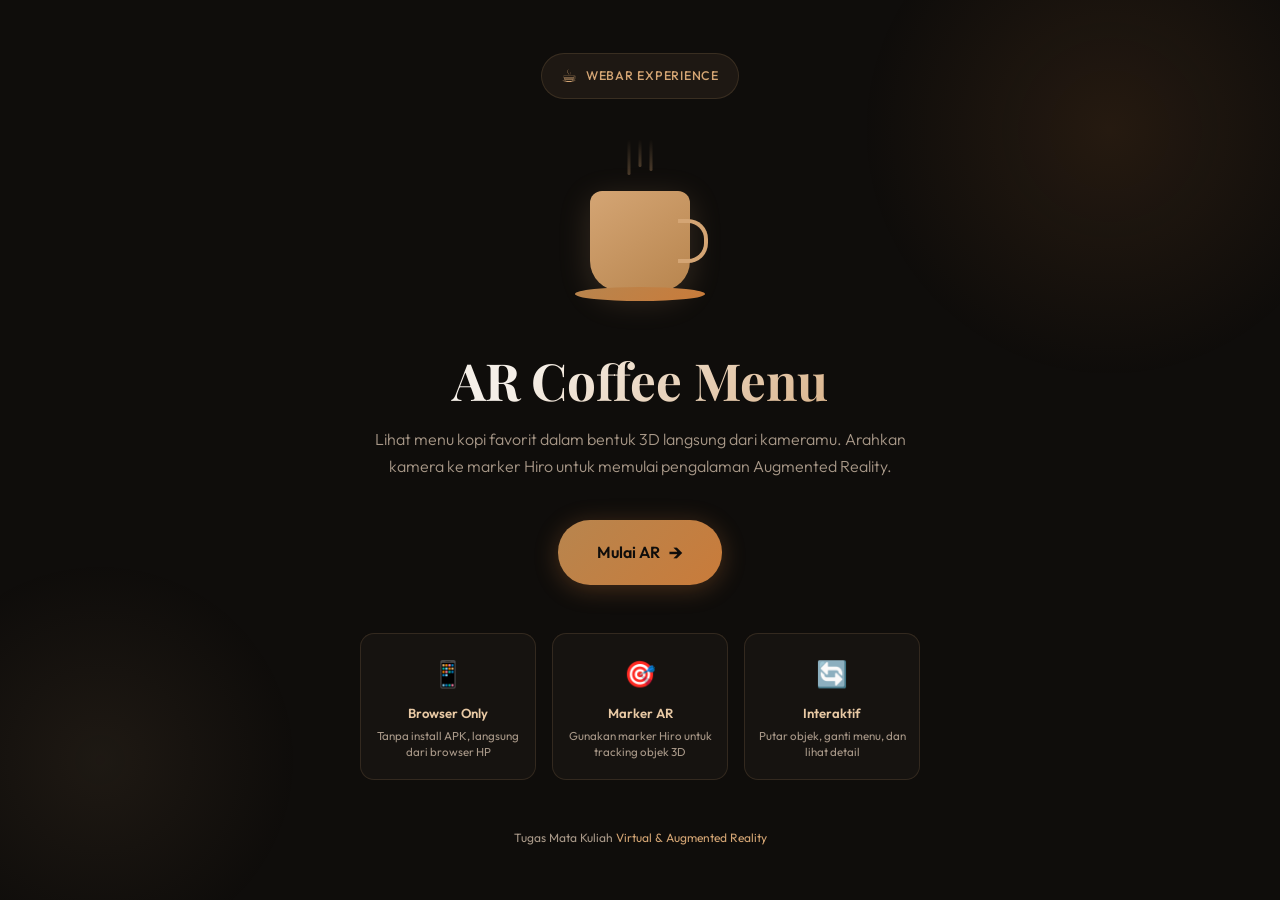
==== index.html @ 5988492b "Move project files to root for GitHub Pages" ====
<!DOCTYPE html>
<html lang="id">
<head>
  <meta charset="UTF-8" />
  <meta name="viewport" content="width=device-width, initial-scale=1.0" />
  <title>AR Coffee Menu — Visualisasi Menu Kopi 3D</title>
  <meta name="description" content="Aplikasi WebAR untuk memvisualisasikan menu kopi dalam bentuk objek 3D menggunakan A-Frame dan AR.js. Arahkan kamera ke marker untuk melihat menu kopi secara interaktif." />
  <link rel="stylesheet" href="style.css" />
  <link rel="icon" href="data:image/svg+xml,<svg xmlns='http://www.w3.org/2000/svg' viewBox='0 0 100 100'><text y='.9em' font-size='90'>☕</text></svg>" />
</head>
<body>

  <!-- Ambient Background -->
  <div class="ambient-bg"></div>

  <!-- Landing Container -->
  <main class="landing-container" id="landing-page">

    <!-- Brand Badge -->
    <div class="brand-badge">
      <span class="badge-icon">☕</span>
      <span>WebAR Experience</span>
    </div>

    <!-- Coffee Cup Illustration -->
    <div class="coffee-illustration" aria-hidden="true">
      <div class="cup-steam">
        <div class="steam-line"></div>
        <div class="steam-line"></div>
        <div class="steam-line"></div>
      </div>
      <div class="cup-body"></div>
      <div class="cup-handle"></div>
      <div class="cup-saucer"></div>
    </div>

    <!-- Hero Section -->
    <section class="hero-section">
      <h1 class="hero-title">AR Coffee Menu</h1>
      <p class="hero-subtitle">
        Lihat menu kopi favorit dalam bentuk 3D langsung dari kameramu.
        Arahkan kamera ke marker Hiro untuk memulai pengalaman Augmented Reality.
      </p>

      <!-- Start AR Button -->
      <a href="ar.html" class="btn-primary" id="btn-start-ar">
        <span>Mulai AR</span>
        <span class="btn-icon">→</span>
      </a>
    </section>

    <!-- Feature Cards -->
    <div class="features-grid">
      <div class="feature-card">
        <div class="card-icon">📱</div>
        <div class="card-title">Browser Only</div>
        <div class="card-desc">Tanpa install APK, langsung dari browser HP</div>
      </div>
      <div class="feature-card">
        <div class="card-icon">🎯</div>
        <div class="card-title">Marker AR</div>
        <div class="card-desc">Gunakan marker Hiro untuk tracking objek 3D</div>
      </div>
      <div class="feature-card">
        <div class="card-icon">🔄</div>
        <div class="card-title">Interaktif</div>
        <div class="card-desc">Putar objek, ganti menu, dan lihat detail</div>
      </div>
    </div>

    <!-- Footer -->
    <footer class="landing-footer">
      <p>Tugas Mata Kuliah <span>Virtual & Augmented Reality</span></p>
    </footer>

  </main>

</body>
</html>
---- style.css ----
/* ============================================
   AR Coffee Menu - Stylesheet
   Tema: Coffee Shop / Warm Palette
   ============================================ */

/* ---------- Google Fonts ---------- */
@import url('https://fonts.googleapis.com/css2?family=Outfit:wght@300;400;500;600;700;800&family=Playfair+Display:wght@600;700&display=swap');

/* ---------- CSS Variables ---------- */
:root {
  --color-bg: #0f0d0b;
  --color-surface: #1a1613;
  --color-surface-alt: #241f1a;
  --color-primary: #d4a574;
  --color-primary-light: #e8c9a4;
  --color-primary-dark: #b8854e;
  --color-accent: #c97b3a;
  --color-text: #f5efe8;
  --color-text-muted: #a89888;
  --color-border: rgba(212, 165, 116, 0.15);
  --color-glass: rgba(26, 22, 19, 0.75);
  --color-glass-light: rgba(212, 165, 116, 0.08);
  --font-heading: 'Playfair Display', Georgia, serif;
  --font-body: 'Outfit', system-ui, sans-serif;
  --radius-sm: 8px;
  --radius-md: 14px;
  --radius-lg: 22px;
  --radius-xl: 32px;
  --shadow-glow: 0 0 40px rgba(212, 165, 116, 0.12);
  --transition-base: 0.3s cubic-bezier(0.4, 0, 0.2, 1);
}

/* ---------- Reset & Base ---------- */
*,
*::before,
*::after {
  margin: 0;
  padding: 0;
  box-sizing: border-box;
}

html {
  font-size: 16px;
  scroll-behavior: smooth;
  -webkit-text-size-adjust: 100%;
}

body {
  font-family: var(--font-body);
  background-color: var(--color-bg);
  color: var(--color-text);
  line-height: 1.6;
  min-height: 100vh;
  overflow-x: hidden;
  -webkit-font-smoothing: antialiased;
}

img {
  max-width: 100%;
  display: block;
}

a {
  text-decoration: none;
  color: inherit;
}

button {
  font-family: inherit;
  cursor: pointer;
  border: none;
  outline: none;
  background: none;
}

/* ---------- Background Ambient ---------- */
.ambient-bg {
  position: fixed;
  inset: 0;
  z-index: -1;
  overflow: hidden;
  pointer-events: none;
}

.ambient-bg::before {
  content: '';
  position: absolute;
  width: 500px;
  height: 500px;
  top: -120px;
  right: -80px;
  background: radial-gradient(circle, rgba(201, 123, 58, 0.12) 0%, transparent 70%);
  animation: ambientFloat 18s ease-in-out infinite;
}

.ambient-bg::after {
  content: '';
  position: absolute;
  width: 400px;
  height: 400px;
  bottom: -60px;
  left: -100px;
  background: radial-gradient(circle, rgba(212, 165, 116, 0.08) 0%, transparent 70%);
  animation: ambientFloat 22s ease-in-out infinite reverse;
}

@keyframes ambientFloat {
  0%, 100% { transform: translate(0, 0) scale(1); }
  33% { transform: translate(30px, -20px) scale(1.1); }
  66% { transform: translate(-20px, 15px) scale(0.95); }
}

/* ---------- Landing Page Layout ---------- */
.landing-container {
  display: flex;
  flex-direction: column;
  align-items: center;
  justify-content: center;
  min-height: 100vh;
  padding: 2rem 1.25rem;
  text-align: center;
  position: relative;
}

/* ---------- Logo / Brand ---------- */
.brand-badge {
  display: inline-flex;
  align-items: center;
  gap: 0.5rem;
  padding: 0.5rem 1.2rem;
  border-radius: var(--radius-xl);
  background: var(--color-glass-light);
  border: 1px solid var(--color-border);
  font-size: 0.78rem;
  font-weight: 500;
  letter-spacing: 0.06em;
  text-transform: uppercase;
  color: var(--color-primary);
  margin-bottom: 2rem;
  animation: fadeSlideUp 0.8s ease-out;
}

.brand-badge .badge-icon {
  font-size: 1.1rem;
}

/* ---------- Hero ---------- */
.hero-section {
  max-width: 560px;
  animation: fadeSlideUp 1s ease-out 0.15s both;
}

.hero-title {
  font-family: var(--font-heading);
  font-size: clamp(2rem, 6vw, 3.2rem);
  font-weight: 700;
  line-height: 1.15;
  margin-bottom: 1rem;
  background: linear-gradient(135deg, var(--color-text) 30%, var(--color-primary) 100%);
  -webkit-background-clip: text;
  background-clip: text;
  -webkit-text-fill-color: transparent;
}

.hero-subtitle {
  font-size: 1rem;
  color: var(--color-text-muted);
  font-weight: 300;
  line-height: 1.7;
  margin-bottom: 2.5rem;
}

/* ---------- Coffee Cup Illustration ---------- */
.coffee-illustration {
  position: relative;
  width: 180px;
  height: 180px;
  margin: 0 auto 2.5rem;
  animation: fadeSlideUp 1s ease-out 0.3s both;
}

.cup-body {
  width: 100px;
  height: 100px;
  background: linear-gradient(145deg, var(--color-primary), var(--color-primary-dark));
  border-radius: 12px 12px 30px 30px;
  position: absolute;
  bottom: 20px;
  left: 50%;
  transform: translateX(-50%);
  box-shadow: 0 8px 32px rgba(212, 165, 116, 0.2);
}

.cup-handle {
  width: 30px;
  height: 44px;
  border: 4px solid var(--color-primary);
  border-left: none;
  border-radius: 0 20px 20px 0;
  position: absolute;
  bottom: 48px;
  right: 22px;
}

.cup-steam {
  position: absolute;
  top: 8px;
  left: 50%;
  transform: translateX(-50%);
  display: flex;
  gap: 8px;
}

.steam-line {
  width: 3px;
  height: 36px;
  background: linear-gradient(to top, rgba(212, 165, 116, 0.3), transparent);
  border-radius: 3px;
  animation: steamRise 2.4s ease-in-out infinite;
}

.steam-line:nth-child(2) {
  height: 28px;
  animation-delay: 0.4s;
}

.steam-line:nth-child(3) {
  height: 32px;
  animation-delay: 0.8s;
}

@keyframes steamRise {
  0%, 100% {
    opacity: 0.3;
    transform: translateY(0) scaleX(1);
  }
  50% {
    opacity: 0.7;
    transform: translateY(-8px) scaleX(1.3);
  }
}

.cup-saucer {
  width: 130px;
  height: 14px;
  background: linear-gradient(145deg, var(--color-primary-dark), var(--color-accent));
  border-radius: 50%;
  position: absolute;
  bottom: 10px;
  left: 50%;
  transform: translateX(-50%);
}

/* ---------- Primary Button ---------- */
.btn-primary {
  display: inline-flex;
  align-items: center;
  gap: 0.6rem;
  padding: 1rem 2.4rem;
  background: linear-gradient(135deg, var(--color-primary-dark), var(--color-accent));
  color: var(--color-bg);
  font-size: 1rem;
  font-weight: 600;
  border-radius: var(--radius-xl);
  transition: var(--transition-base);
  box-shadow: 0 4px 24px rgba(201, 123, 58, 0.3);
  position: relative;
  overflow: hidden;
}

.btn-primary::before {
  content: '';
  position: absolute;
  inset: 0;
  background: linear-gradient(135deg, transparent 40%, rgba(255, 255, 255, 0.15) 100%);
  opacity: 0;
  transition: var(--transition-base);
}

.btn-primary:hover {
  transform: translateY(-2px);
  box-shadow: 0 8px 32px rgba(201, 123, 58, 0.45);
}

.btn-primary:hover::before {
  opacity: 1;
}

.btn-primary:active {
  transform: translateY(0);
}

.btn-primary .btn-icon {
  font-size: 1.3rem;
  transition: transform 0.3s ease;
}

.btn-primary:hover .btn-icon {
  transform: translateX(3px);
}

/* ---------- Feature Cards ---------- */
.features-grid {
  display: grid;
  grid-template-columns: repeat(3, 1fr);
  gap: 1rem;
  max-width: 560px;
  margin-top: 3rem;
  animation: fadeSlideUp 1s ease-out 0.5s both;
}

.feature-card {
  background: var(--color-glass);
  border: 1px solid var(--color-border);
  border-radius: var(--radius-md);
  padding: 1.2rem 0.8rem;
  backdrop-filter: blur(12px);
  -webkit-backdrop-filter: blur(12px);
  transition: var(--transition-base);
}

.feature-card:hover {
  border-color: var(--color-primary);
  transform: translateY(-4px);
  box-shadow: var(--shadow-glow);
}

.feature-card .card-icon {
  font-size: 1.6rem;
  margin-bottom: 0.5rem;
}

.feature-card .card-title {
  font-size: 0.82rem;
  font-weight: 600;
  color: var(--color-primary-light);
  margin-bottom: 0.25rem;
}

.feature-card .card-desc {
  font-size: 0.72rem;
  color: var(--color-text-muted);
  line-height: 1.4;
}

/* ---------- Footer ---------- */
.landing-footer {
  margin-top: 3rem;
  font-size: 0.75rem;
  color: var(--color-text-muted);
  animation: fadeSlideUp 1s ease-out 0.65s both;
}

.landing-footer span {
  color: var(--color-primary);
}

/* ---------- AR Page HUD Overlay ---------- */
.ar-hud {
  position: fixed;
  bottom: 0;
  left: 0;
  right: 0;
  z-index: 1000;
  padding: 0 1rem 1.5rem;
  pointer-events: none;
}

.ar-hud > * {
  pointer-events: auto;
}

/* Menu Info Card */
.menu-card {
  background: var(--color-glass);
  border: 1px solid var(--color-border);
  border-radius: var(--radius-lg);
  padding: 1.2rem 1.4rem;
  backdrop-filter: blur(16px);
  -webkit-backdrop-filter: blur(16px);
  margin-bottom: 0.8rem;
  transition: var(--transition-base);
  transform-origin: bottom center;
}

.menu-card.hidden {
  opacity: 0;
  transform: translateY(20px) scale(0.95);
  pointer-events: none;
}

.menu-card .menu-name {
  font-family: var(--font-heading);
  font-size: 1.25rem;
  font-weight: 700;
  color: var(--color-primary-light);
  margin-bottom: 0.2rem;
}

.menu-card .menu-price {
  font-size: 1rem;
  font-weight: 600;
  color: var(--color-accent);
  margin-bottom: 0.5rem;
}

.menu-card .menu-desc {
  font-size: 0.82rem;
  color: var(--color-text-muted);
  line-height: 1.5;
}

.menu-card .menu-badge {
  display: inline-block;
  padding: 0.2rem 0.6rem;
  background: var(--color-glass-light);
  border: 1px solid var(--color-border);
  border-radius: var(--radius-sm);
  font-size: 0.68rem;
  font-weight: 500;
  color: var(--color-primary);
  text-transform: uppercase;
  letter-spacing: 0.05em;
  margin-top: 0.5rem;
}

/* Control Buttons Row */
.ar-controls {
  display: flex;
  gap: 0.6rem;
  justify-content: center;
}

.ar-btn {
  display: flex;
  align-items: center;
  justify-content: center;
  gap: 0.45rem;
  padding: 0.75rem 1.2rem;
  border-radius: var(--radius-xl);
  font-size: 0.82rem;
  font-weight: 600;
  transition: var(--transition-base);
  backdrop-filter: blur(12px);
  -webkit-backdrop-filter: blur(12px);
  white-space: nowrap;
}

.ar-btn .btn-emoji {
  font-size: 1.1rem;
}

.ar-btn-rotate {
  background: linear-gradient(135deg, var(--color-primary-dark), var(--color-accent));
  color: var(--color-bg);
  box-shadow: 0 2px 16px rgba(201, 123, 58, 0.25);
}

.ar-btn-rotate:hover {
  box-shadow: 0 4px 20px rgba(201, 123, 58, 0.4);
  transform: translateY(-2px);
}

.ar-btn-rotate.active {
  background: linear-gradient(135deg, var(--color-accent), #a85f20);
  box-shadow: 0 0 20px rgba(201, 123, 58, 0.5);
}

.ar-btn-next {
  background: var(--color-glass);
  border: 1px solid var(--color-border);
  color: var(--color-text);
}

.ar-btn-next:hover {
  border-color: var(--color-primary);
  background: var(--color-surface-alt);
  transform: translateY(-2px);
}

.ar-btn-info {
  background: var(--color-glass);
  border: 1px solid var(--color-border);
  color: var(--color-text);
}

.ar-btn-info:hover {
  border-color: var(--color-primary);
  background: var(--color-surface-alt);
  transform: translateY(-2px);
}

.ar-btn-back {
  background: var(--color-glass);
  border: 1px solid rgba(255, 80, 80, 0.2);
  color: #ff8a80;
}

.ar-btn-back:hover {
  border-color: rgba(255, 80, 80, 0.4);
  background: rgba(255, 80, 80, 0.08);
  transform: translateY(-2px);
}

/* AR Top Bar */
.ar-top-bar {
  position: fixed;
  top: 0;
  left: 0;
  right: 0;
  z-index: 1000;
  display: flex;
  align-items: center;
  justify-content: space-between;
  padding: 1rem 1.25rem;
  background: linear-gradient(to bottom, rgba(15, 13, 11, 0.7), transparent);
}

.ar-top-bar .ar-title {
  font-family: var(--font-heading);
  font-size: 1rem;
  font-weight: 600;
  color: var(--color-primary-light);
}

.ar-top-bar .ar-marker-status {
  display: flex;
  align-items: center;
  gap: 0.4rem;
  font-size: 0.72rem;
  font-weight: 500;
  color: var(--color-text-muted);
}

.ar-marker-status .status-dot {
  width: 8px;
  height: 8px;
  border-radius: 50%;
  background: #ff6b6b;
  transition: background 0.3s ease;
}

.ar-marker-status .status-dot.active {
  background: #51cf66;
  box-shadow: 0 0 8px rgba(81, 207, 102, 0.4);
}

/* Marker Hint Overlay */
.marker-hint {
  position: fixed;
  top: 50%;
  left: 50%;
  transform: translate(-50%, -50%);
  z-index: 999;
  text-align: center;
  pointer-events: none;
  transition: opacity 0.5s ease;
}

.marker-hint.hidden {
  opacity: 0;
}

.marker-hint .hint-icon {
  font-size: 3rem;
  margin-bottom: 0.8rem;
  animation: pulse 2s ease-in-out infinite;
}

.marker-hint .hint-text {
  font-size: 0.9rem;
  color: var(--color-text);
  background: var(--color-glass);
  padding: 0.6rem 1.2rem;
  border-radius: var(--radius-md);
  backdrop-filter: blur(12px);
  -webkit-backdrop-filter: blur(12px);
  border: 1px solid var(--color-border);
}

@keyframes pulse {
  0%, 100% { transform: scale(1); opacity: 0.7; }
  50% { transform: scale(1.15); opacity: 1; }
}

/* ---------- Animations ---------- */
@keyframes fadeSlideUp {
  from {
    opacity: 0;
    transform: translateY(24px);
  }
  to {
    opacity: 1;
    transform: translateY(0);
  }
}

/* ---------- Responsive ---------- */
@media (max-width: 480px) {
  .features-grid {
    grid-template-columns: 1fr 1fr;
    gap: 0.75rem;
  }

  .feature-card:last-child {
    grid-column: span 2;
  }

  .ar-controls {
    flex-wrap: wrap;
    gap: 0.5rem;
  }

  .ar-btn {
    flex: 1;
    min-width: 0;
    padding: 0.7rem 0.8rem;
    font-size: 0.75rem;
  }

  .menu-card .menu-name {
    font-size: 1.1rem;
  }
}

@media (min-width: 481px) and (max-width: 768px) {
  .ar-controls {
    gap: 0.5rem;
  }
}

/* ---------- Loading Spinner ---------- */
.loading-overlay {
  position: fixed;
  inset: 0;
  z-index: 9999;
  background: var(--color-bg);
  display: flex;
  flex-direction: column;
  align-items: center;
  justify-content: center;
  gap: 1rem;
  transition: opacity 0.5s ease;
}

.loading-overlay.fade-out {
  opacity: 0;
  pointer-events: none;
}

.loading-spinner {
  width: 48px;
  height: 48px;
  border: 3px solid var(--color-border);
  border-top-color: var(--color-primary);
  border-radius: 50%;
  animation: spin 0.8s linear infinite;
}

.loading-text {
  font-size: 0.85rem;
  color: var(--color-text-muted);
}

@keyframes spin {
  to { transform: rotate(360deg); }
}
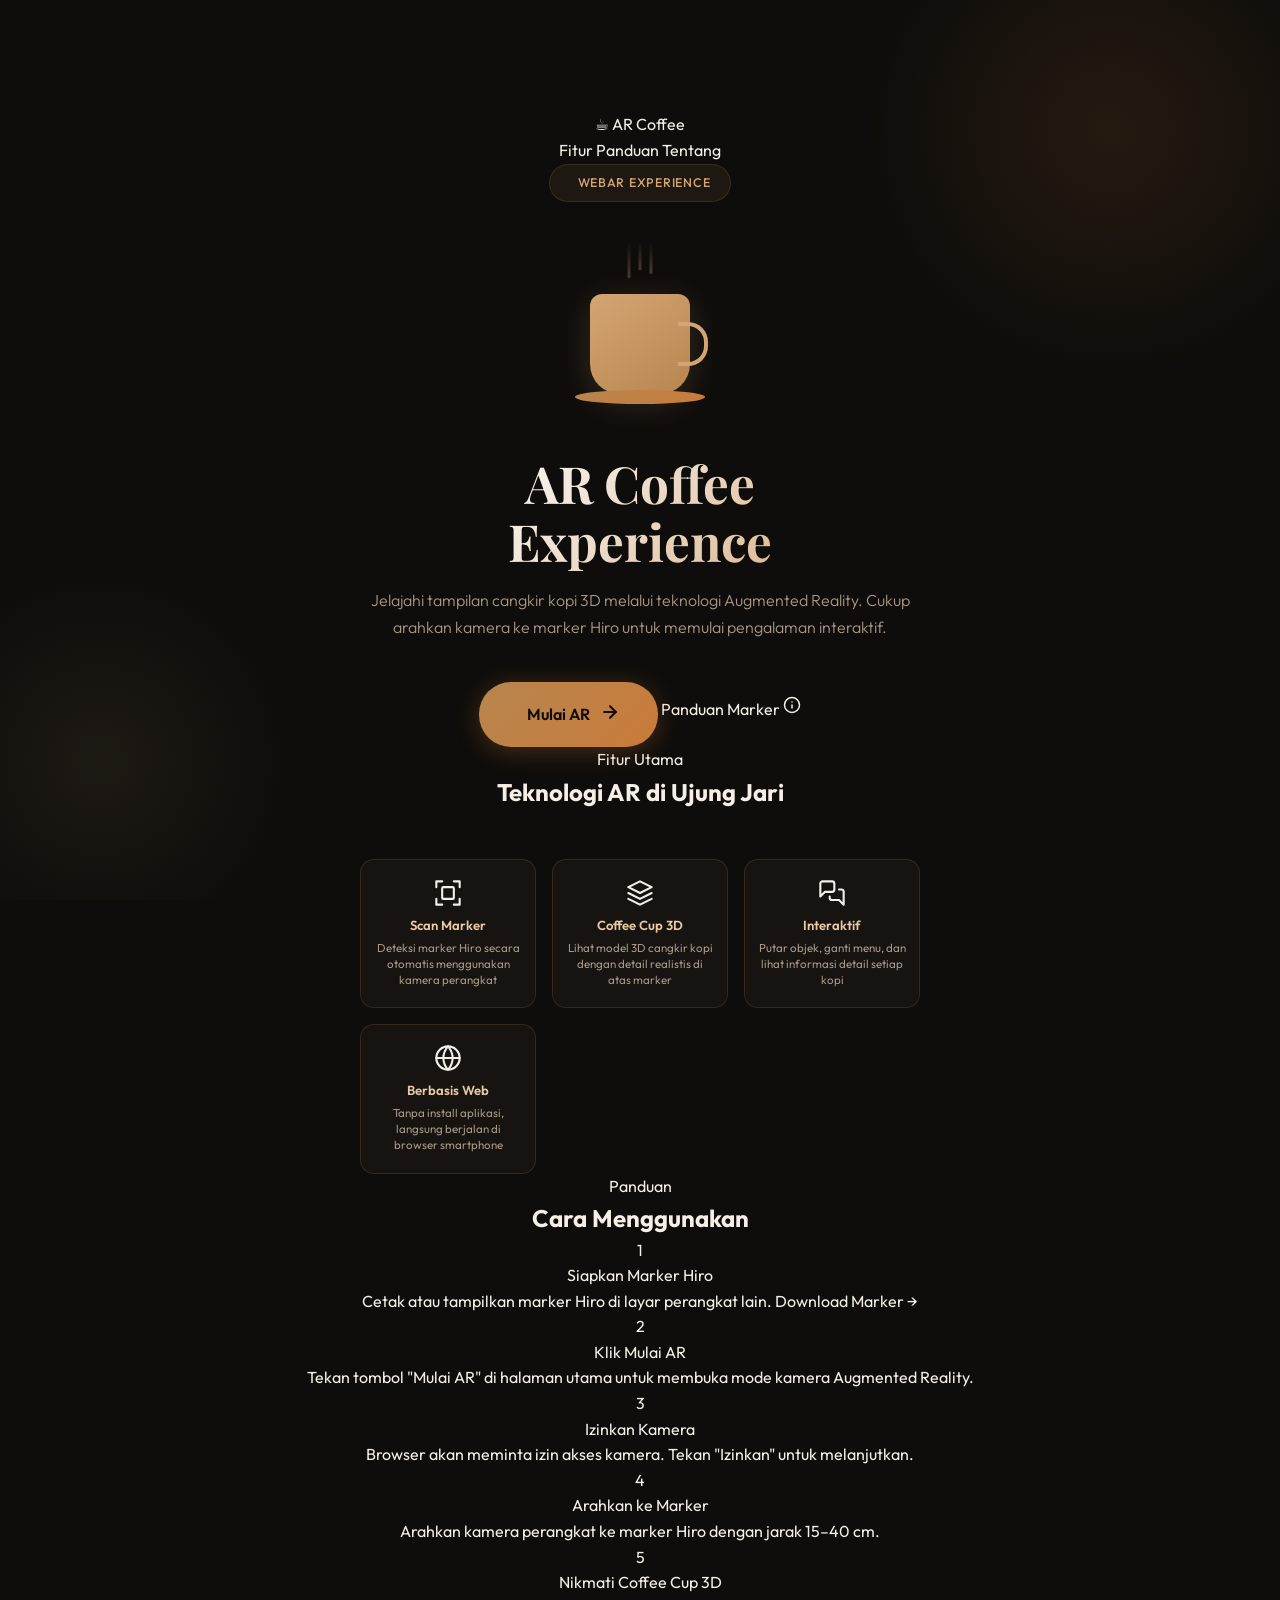
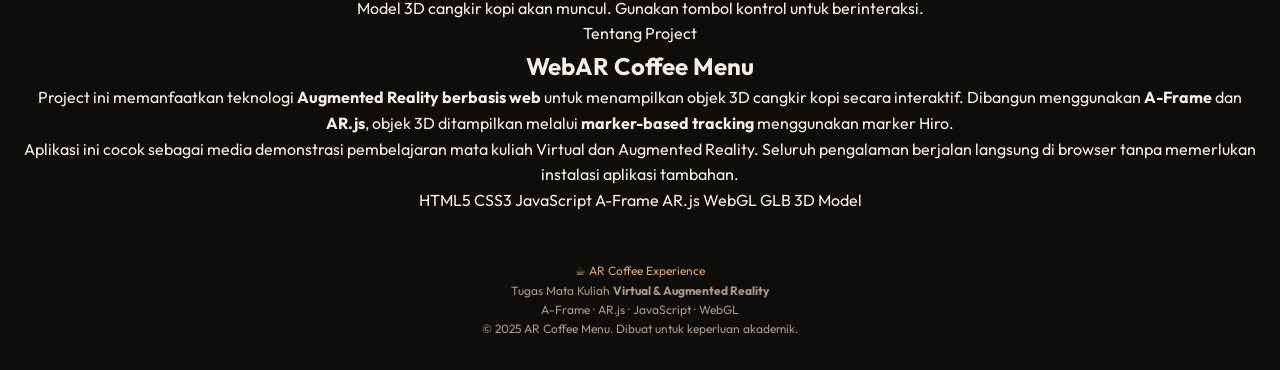
==== commit ea2ebb42: "update ui web & coffee styling" ====
--- a/index.html
+++ b/index.html
@@ -2,8 +2,8 @@
 <html lang="id">
 <head>
   <meta charset="UTF-8" />
-  <meta name="viewport" content="width=device-width, initial-scale=1.0" />
-  <title>AR Coffee Menu — Visualisasi Menu Kopi 3D</title>
+  <meta name="viewport" content="width=device-width, initial-scale=1.0, viewport-fit=cover" />
+  <title>AR Coffee Experience — Visualisasi Menu Kopi 3D</title>
   <meta name="description" content="Aplikasi WebAR untuk memvisualisasikan menu kopi dalam bentuk objek 3D menggunakan A-Frame dan AR.js. Arahkan kamera ke marker untuk melihat menu kopi secara interaktif." />
   <link rel="stylesheet" href="style.css" />
   <link rel="icon" href="data:image/svg+xml,<svg xmlns='http://www.w3.org/2000/svg' viewBox='0 0 100 100'><text y='.9em' font-size='90'>☕</text></svg>" />
@@ -11,69 +11,270 @@
 <body>
 
   <!-- Ambient Background -->
-  <div class="ambient-bg"></div>
+  <div class="ambient-bg" aria-hidden="true">
+    <div class="ambient-orb ambient-orb--1"></div>
+    <div class="ambient-orb ambient-orb--2"></div>
+    <div class="ambient-orb ambient-orb--3"></div>
+  </div>
+
+  <!-- Floating Particles -->
+  <div class="particles" id="particles" aria-hidden="true"></div>
 
   <!-- Landing Container -->
   <main class="landing-container" id="landing-page">
 
-    <!-- Brand Badge -->
-    <div class="brand-badge">
-      <span class="badge-icon">☕</span>
-      <span>WebAR Experience</span>
-    </div>
-
-    <!-- Coffee Cup Illustration -->
-    <div class="coffee-illustration" aria-hidden="true">
-      <div class="cup-steam">
-        <div class="steam-line"></div>
-        <div class="steam-line"></div>
-        <div class="steam-line"></div>
-      </div>
-      <div class="cup-body"></div>
-      <div class="cup-handle"></div>
-      <div class="cup-saucer"></div>
-    </div>
+    <!-- Navigation Bar -->
+    <nav class="nav-bar" id="nav-bar">
+      <div class="nav-brand">
+        <span class="nav-icon">☕</span>
+        <span class="nav-name">AR Coffee</span>
+      </div>
+      <div class="nav-links">
+        <a href="#features" class="nav-link">Fitur</a>
+        <a href="#how-to" class="nav-link">Panduan</a>
+        <a href="#about" class="nav-link">Tentang</a>
+      </div>
+    </nav>
 
     <!-- Hero Section -->
-    <section class="hero-section">
-      <h1 class="hero-title">AR Coffee Menu</h1>
+    <section class="hero-section" id="hero">
+      <!-- Brand Badge -->
+      <div class="brand-badge">
+        <span class="badge-dot"></span>
+        <span>WebAR Experience</span>
+      </div>
+
+      <!-- Coffee Illustration -->
+      <div class="coffee-illustration" aria-hidden="true">
+        <div class="cup-steam">
+          <div class="steam-line"></div>
+          <div class="steam-line"></div>
+          <div class="steam-line"></div>
+        </div>
+        <div class="cup-body">
+          <div class="cup-liquid"></div>
+        </div>
+        <div class="cup-handle"></div>
+        <div class="cup-saucer"></div>
+        <div class="cup-shadow"></div>
+      </div>
+
+      <h1 class="hero-title">AR Coffee<br/><span class="hero-title-accent">Experience</span></h1>
       <p class="hero-subtitle">
-        Lihat menu kopi favorit dalam bentuk 3D langsung dari kameramu.
-        Arahkan kamera ke marker Hiro untuk memulai pengalaman Augmented Reality.
+        Jelajahi tampilan cangkir kopi 3D melalui teknologi Augmented Reality.
+        Cukup arahkan kamera ke marker Hiro untuk memulai pengalaman interaktif.
       </p>
 
-      <!-- Start AR Button -->
-      <a href="ar.html" class="btn-primary" id="btn-start-ar">
-        <span>Mulai AR</span>
-        <span class="btn-icon">→</span>
-      </a>
+      <!-- CTA Buttons -->
+      <div class="hero-actions">
+        <a href="ar.html" class="btn-primary" id="btn-start-ar">
+          <span class="btn-pulse"></span>
+          <span class="btn-text">Mulai AR</span>
+          <span class="btn-icon">
+            <svg width="20" height="20" viewBox="0 0 24 24" fill="none" stroke="currentColor" stroke-width="2.5" stroke-linecap="round" stroke-linejoin="round"><path d="M5 12h14"/><path d="m12 5 7 7-7 7"/></svg>
+          </span>
+        </a>
+        <a href="#how-to" class="btn-secondary" id="btn-marker-guide">
+          <span class="btn-text">Panduan Marker</span>
+          <span class="btn-icon">
+            <svg width="18" height="18" viewBox="0 0 24 24" fill="none" stroke="currentColor" stroke-width="2" stroke-linecap="round" stroke-linejoin="round"><circle cx="12" cy="12" r="10"/><path d="M12 16v-4"/><path d="M12 8h.01"/></svg>
+          </span>
+        </a>
+      </div>
     </section>
 
     <!-- Feature Cards -->
-    <div class="features-grid">
-      <div class="feature-card">
-        <div class="card-icon">📱</div>
-        <div class="card-title">Browser Only</div>
-        <div class="card-desc">Tanpa install APK, langsung dari browser HP</div>
-      </div>
-      <div class="feature-card">
-        <div class="card-icon">🎯</div>
-        <div class="card-title">Marker AR</div>
-        <div class="card-desc">Gunakan marker Hiro untuk tracking objek 3D</div>
-      </div>
-      <div class="feature-card">
-        <div class="card-icon">🔄</div>
-        <div class="card-title">Interaktif</div>
-        <div class="card-desc">Putar objek, ganti menu, dan lihat detail</div>
-      </div>
-    </div>
+    <section class="features-section" id="features">
+      <div class="section-header">
+        <span class="section-tag">Fitur Utama</span>
+        <h2 class="section-title">Teknologi AR di Ujung Jari</h2>
+      </div>
+      <div class="features-grid">
+        <div class="feature-card" id="feature-scan">
+          <div class="card-icon-wrap">
+            <svg class="card-svg-icon" width="28" height="28" viewBox="0 0 24 24" fill="none" stroke="currentColor" stroke-width="1.8" stroke-linecap="round" stroke-linejoin="round"><path d="M7 2H2v5"/><path d="M17 2h5v5"/><path d="M7 22H2v-5"/><path d="M17 22h5v-5"/><rect x="7" y="7" width="10" height="10" rx="1"/></svg>
+          </div>
+          <div class="card-title">Scan Marker</div>
+          <div class="card-desc">Deteksi marker Hiro secara otomatis menggunakan kamera perangkat</div>
+        </div>
+        <div class="feature-card" id="feature-3d">
+          <div class="card-icon-wrap">
+            <svg class="card-svg-icon" width="28" height="28" viewBox="0 0 24 24" fill="none" stroke="currentColor" stroke-width="1.8" stroke-linecap="round" stroke-linejoin="round"><path d="M12 2L2 7l10 5 10-5-10-5z"/><path d="M2 17l10 5 10-5"/><path d="M2 12l10 5 10-5"/></svg>
+          </div>
+          <div class="card-title">Coffee Cup 3D</div>
+          <div class="card-desc">Lihat model 3D cangkir kopi dengan detail realistis di atas marker</div>
+        </div>
+        <div class="feature-card" id="feature-interactive">
+          <div class="card-icon-wrap">
+            <svg class="card-svg-icon" width="28" height="28" viewBox="0 0 24 24" fill="none" stroke="currentColor" stroke-width="1.8" stroke-linecap="round" stroke-linejoin="round"><path d="M14 9a2 2 0 0 1-2 2H6l-4 4V4c0-1.1.9-2 2-2h8a2 2 0 0 1 2 2v5z"/><path d="M18 9h2a2 2 0 0 1 2 2v11l-4-4h-6a2 2 0 0 1-2-2v-1"/></svg>
+          </div>
+          <div class="card-title">Interaktif</div>
+          <div class="card-desc">Putar objek, ganti menu, dan lihat informasi detail setiap kopi</div>
+        </div>
+        <div class="feature-card" id="feature-web">
+          <div class="card-icon-wrap">
+            <svg class="card-svg-icon" width="28" height="28" viewBox="0 0 24 24" fill="none" stroke="currentColor" stroke-width="1.8" stroke-linecap="round" stroke-linejoin="round"><circle cx="12" cy="12" r="10"/><path d="M2 12h20"/><path d="M12 2a15.3 15.3 0 0 1 4 10 15.3 15.3 0 0 1-4 10 15.3 15.3 0 0 1-4-10 15.3 15.3 0 0 1 4-10z"/></svg>
+          </div>
+          <div class="card-title">Berbasis Web</div>
+          <div class="card-desc">Tanpa install aplikasi, langsung berjalan di browser smartphone</div>
+        </div>
+      </div>
+    </section>
+
+    <!-- How To Use Section -->
+    <section class="howto-section" id="how-to">
+      <div class="section-header">
+        <span class="section-tag">Panduan</span>
+        <h2 class="section-title">Cara Menggunakan</h2>
+      </div>
+      <div class="steps-container">
+        <div class="step-card">
+          <div class="step-number">1</div>
+          <div class="step-content">
+            <div class="step-title">Siapkan Marker Hiro</div>
+            <div class="step-desc">Cetak atau tampilkan marker Hiro di layar perangkat lain. <a href="https://raw.githubusercontent.com/AR-js-org/AR.js/master/data/images/hiro.png" target="_blank" rel="noopener" class="step-link">Download Marker →</a></div>
+          </div>
+        </div>
+        <div class="step-card">
+          <div class="step-number">2</div>
+          <div class="step-content">
+            <div class="step-title">Klik Mulai AR</div>
+            <div class="step-desc">Tekan tombol "Mulai AR" di halaman utama untuk membuka mode kamera Augmented Reality.</div>
+          </div>
+        </div>
+        <div class="step-card">
+          <div class="step-number">3</div>
+          <div class="step-content">
+            <div class="step-title">Izinkan Kamera</div>
+            <div class="step-desc">Browser akan meminta izin akses kamera. Tekan "Izinkan" untuk melanjutkan.</div>
+          </div>
+        </div>
+        <div class="step-card">
+          <div class="step-number">4</div>
+          <div class="step-content">
+            <div class="step-title">Arahkan ke Marker</div>
+            <div class="step-desc">Arahkan kamera perangkat ke marker Hiro dengan jarak 15–40 cm.</div>
+          </div>
+        </div>
+        <div class="step-card">
+          <div class="step-number">5</div>
+          <div class="step-content">
+            <div class="step-title">Nikmati Coffee Cup 3D</div>
+            <div class="step-desc">Model 3D cangkir kopi akan muncul. Gunakan tombol kontrol untuk berinteraksi.</div>
+          </div>
+        </div>
+      </div>
+    </section>
+
+    <!-- About Project Section -->
+    <section class="about-section" id="about">
+      <div class="section-header">
+        <span class="section-tag">Tentang Project</span>
+        <h2 class="section-title">WebAR Coffee Menu</h2>
+      </div>
+      <div class="about-content">
+        <div class="about-card">
+          <p class="about-text">
+            Project ini memanfaatkan teknologi <strong>Augmented Reality berbasis web</strong> untuk menampilkan
+            objek 3D cangkir kopi secara interaktif. Dibangun menggunakan <strong>A-Frame</strong> dan <strong>AR.js</strong>,
+            objek 3D ditampilkan melalui <strong>marker-based tracking</strong> menggunakan marker Hiro.
+          </p>
+          <p class="about-text">
+            Aplikasi ini cocok sebagai media demonstrasi pembelajaran mata kuliah
+            Virtual dan Augmented Reality. Seluruh pengalaman berjalan langsung di browser
+            tanpa memerlukan instalasi aplikasi tambahan.
+          </p>
+          <div class="tech-stack">
+            <span class="tech-tag">HTML5</span>
+            <span class="tech-tag">CSS3</span>
+            <span class="tech-tag">JavaScript</span>
+            <span class="tech-tag">A-Frame</span>
+            <span class="tech-tag">AR.js</span>
+            <span class="tech-tag">WebGL</span>
+            <span class="tech-tag">GLB 3D Model</span>
+          </div>
+        </div>
+      </div>
+    </section>
 
     <!-- Footer -->
-    <footer class="landing-footer">
-      <p>Tugas Mata Kuliah <span>Virtual & Augmented Reality</span></p>
+    <footer class="landing-footer" id="footer">
+      <div class="footer-content">
+        <div class="footer-brand">
+          <span class="footer-icon">☕</span>
+          <span class="footer-name">AR Coffee Experience</span>
+        </div>
+        <div class="footer-info">
+          <p>Tugas Mata Kuliah <strong>Virtual & Augmented Reality</strong></p>
+          <p class="footer-tech">A-Frame · AR.js · JavaScript · WebGL</p>
+        </div>
+        <div class="footer-copy">
+          <p>&copy; 2025 AR Coffee Menu. Dibuat untuk keperluan akademik.</p>
+        </div>
+      </div>
     </footer>
 
   </main>
+
+  <!-- Landing Page Script -->
+  <script>
+    // Floating particles
+    (function createParticles() {
+      const container = document.getElementById('particles');
+      if (!container) return;
+      const count = 20;
+      for (let i = 0; i < count; i++) {
+        const p = document.createElement('div');
+        p.className = 'particle';
+        p.style.left = Math.random() * 100 + '%';
+        p.style.animationDelay = Math.random() * 15 + 's';
+        p.style.animationDuration = (12 + Math.random() * 18) + 's';
+        p.style.width = p.style.height = (2 + Math.random() * 4) + 'px';
+        p.style.opacity = (0.15 + Math.random() * 0.25).toString();
+        container.appendChild(p);
+      }
+    })();
+
+    // Smooth scroll for nav links
+    document.querySelectorAll('a[href^="#"]').forEach(function(anchor) {
+      anchor.addEventListener('click', function(e) {
+        var target = document.querySelector(this.getAttribute('href'));
+        if (target) {
+          e.preventDefault();
+          target.scrollIntoView({ behavior: 'smooth', block: 'start' });
+        }
+      });
+    });
+
+    // Intersection Observer for scroll animations
+    (function initScrollAnimations() {
+      var observer = new IntersectionObserver(function(entries) {
+        entries.forEach(function(entry) {
+          if (entry.isIntersecting) {
+            entry.target.classList.add('visible');
+          }
+        });
+      }, { threshold: 0.1, rootMargin: '0px 0px -40px 0px' });
+
+      document.querySelectorAll('.feature-card, .step-card, .about-card, .section-header').forEach(function(el) {
+        el.classList.add('scroll-reveal');
+        observer.observe(el);
+      });
+    })();
+
+    // Nav bar scroll effect
+    (function initNavScroll() {
+      var nav = document.getElementById('nav-bar');
+      if (!nav) return;
+      window.addEventListener('scroll', function() {
+        if (window.scrollY > 60) {
+          nav.classList.add('scrolled');
+        } else {
+          nav.classList.remove('scrolled');
+        }
+      }, { passive: true });
+    })();
+  </script>
 
 </body>
 </html>
--- a/style.css
+++ b/style.css
@@ -384,9 +384,7 @@
 }
 
 .menu-card.hidden {
-  opacity: 0;
-  transform: translateY(20px) scale(0.95);
-  pointer-events: none;
+  display: none;
 }
 
 .menu-card .menu-name {
